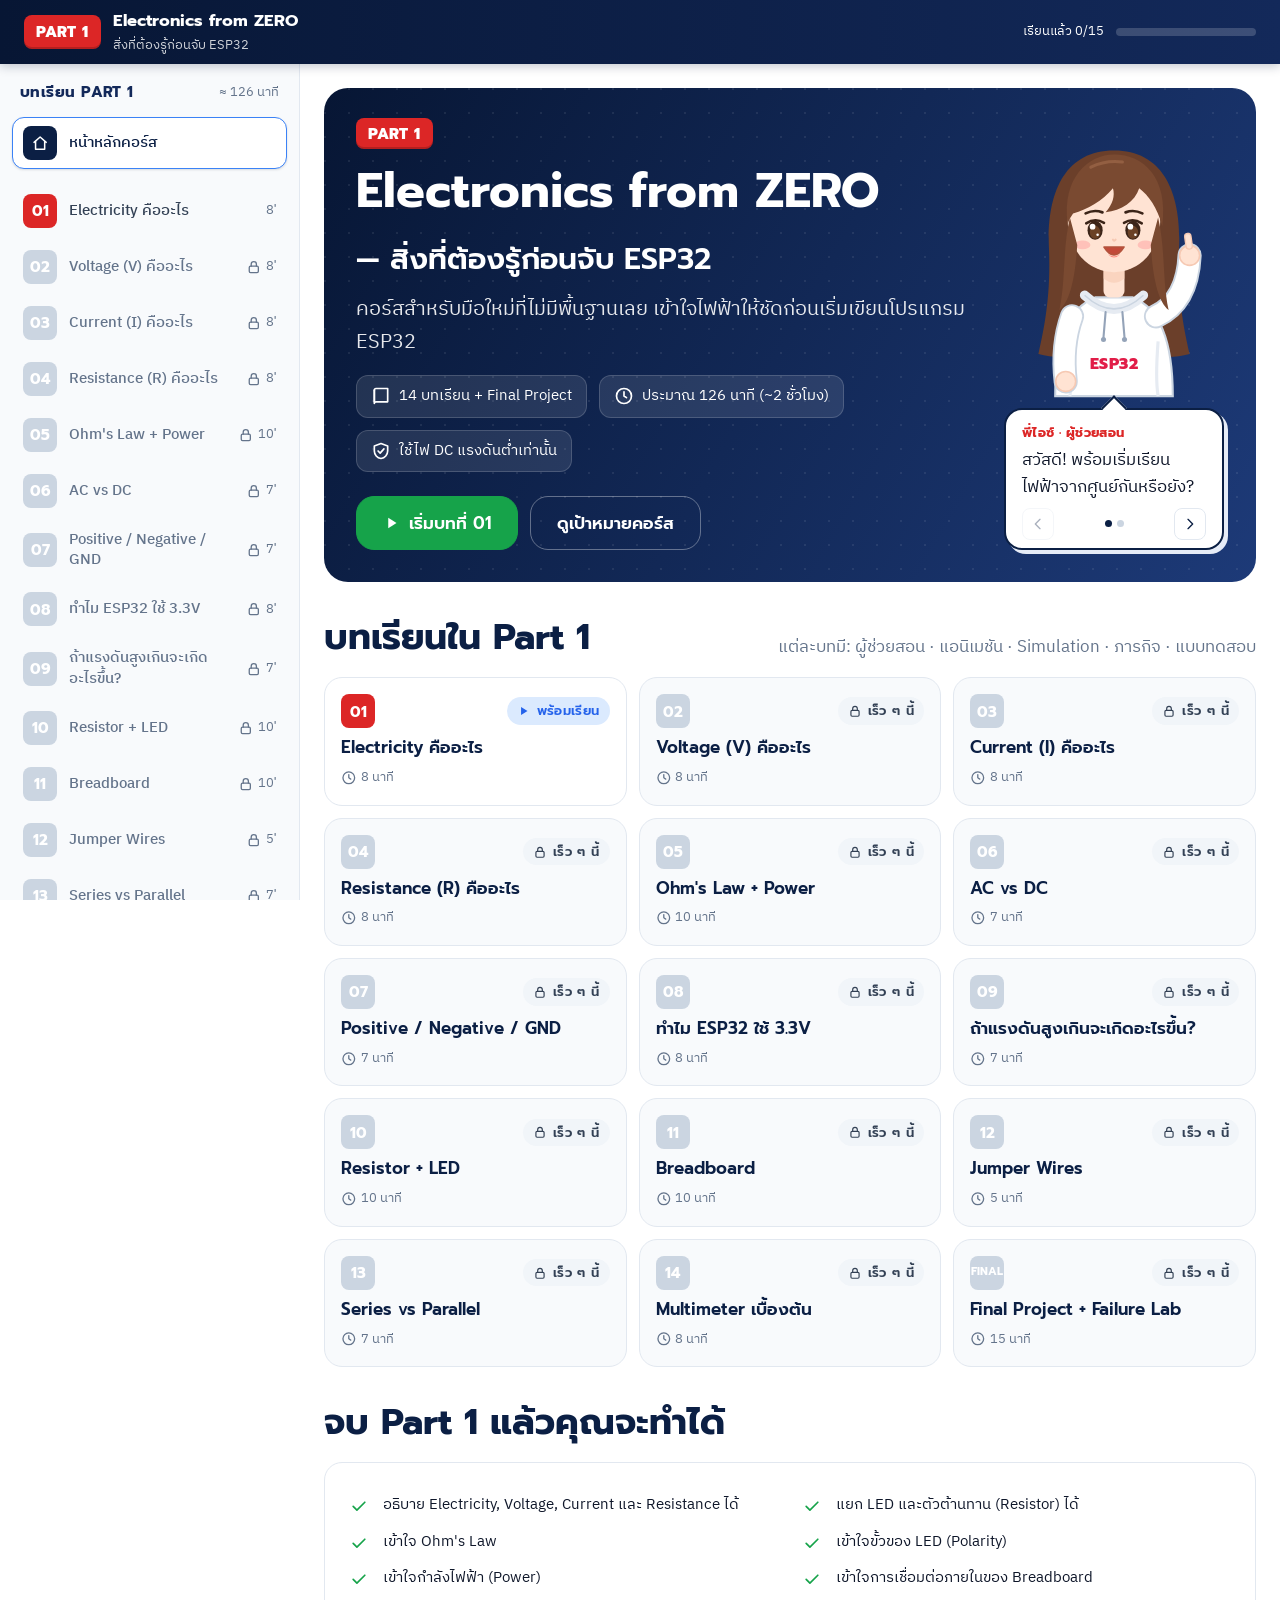
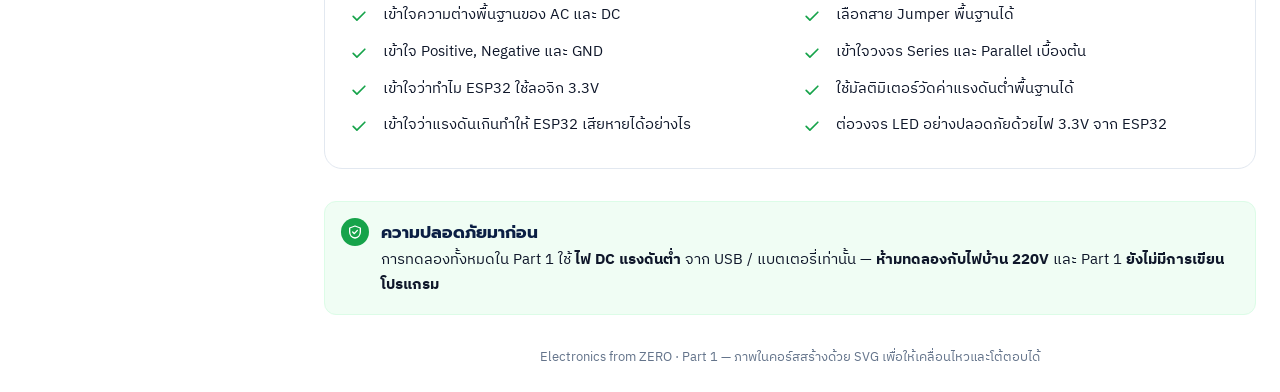
==== electronics/part1/index.html @ d5ff7851 "Add Electronics from ZERO Part 1: course shell, design system, TA, sim framework, Lesson 01 - Course" ====
<!doctype html>
<html lang="th">
<head>
  <meta charset="utf-8">
  <meta name="viewport" content="width=device-width, initial-scale=1, viewport-fit=cover">
  <title>Electronics from ZERO — Part 1</title>
  <meta name="description" content="คอร์สอิเล็กทรอนิกส์แบบโต้ตอบสำหรับมือใหม่ — สิ่งที่ต้องรู้ก่อนจับ ESP32">
  <meta name="theme-color" content="#0b1f44">
  <link rel="preconnect" href="https://fonts.googleapis.com">
  <link rel="preconnect" href="https://fonts.gstatic.com" crossorigin>
  <link href="https://fonts.googleapis.com/css2?family=IBM+Plex+Sans+Thai:wght@400;500;600&family=JetBrains+Mono:wght@500;700&family=Prompt:wght@500;600;700;800&display=swap" rel="stylesheet">
  <link rel="stylesheet" href="css/tokens.css">
  <link rel="stylesheet" href="css/base.css">
  <link rel="stylesheet" href="css/components.css">
  <link rel="stylesheet" href="css/sim.css">
  <link rel="stylesheet" href="css/lesson.css">
  <link rel="stylesheet" href="lessons/lesson01/lesson01.css">
</head>
<body>
  <div class="app">
    <header class="topbar">
      <button class="topbar__menu" id="menu-btn" type="button" aria-label="เปิดเมนูบทเรียน">
        <svg viewBox="0 0 24 24" width="22" height="22" fill="none" stroke="currentColor" stroke-width="2" stroke-linecap="round" aria-hidden="true"><path d="M4 7h16M4 12h16M4 17h16"/></svg>
      </button>
      <a class="topbar__brand" href="#/">
        <span class="part-badge">PART 1</span>
        <span class="topbar__titles">
          <span class="topbar__title">Electronics from ZERO</span>
          <span class="topbar__subtitle">สิ่งที่ต้องรู้ก่อนจับ ESP32</span>
        </span>
      </a>
      <span class="topbar__spacer"></span>
      <span class="topbar__progress" aria-label="ความคืบหน้าของคอร์ส">
        <span class="topbar__progress-text" id="course-meter-text">เรียนแล้ว 0/15</span>
        <span class="meter"><span id="course-meter" style="width:0%"></span></span>
      </span>
    </header>

    <aside class="sidebar" id="sidebar" aria-label="รายการบทเรียน">
      <div class="sidebar__head">
        <span class="sidebar__label">บทเรียน PART 1</span>
        <span class="sidebar__total">≈ 126 นาที</span>
      </div>
      <ul class="nav" id="nav"></ul>
    </aside>
    <div class="scrim" id="scrim"></div>

    <main class="main" id="main">
      <div class="view" id="view"></div>
    </main>
  </div>

  <noscript><p style="padding:24px">คอร์สนี้ต้องเปิด JavaScript เพื่อใช้งานแอนิเมชันและการจำลอง</p></noscript>

  <!-- core -->
  <script src="js/core/util.js"></script>
  <script src="js/core/store.js"></script>
  <script src="js/components/icons.js"></script>
  <script src="js/components/ui.js"></script>
  <script src="js/components/assistant.js"></script>
  <script src="js/sim/framework.js"></script>
  <script src="js/sim/circuit.js"></script>
  <script src="js/core/course.js"></script>
  <!-- lessons (each registers itself) -->
  <script src="lessons/lesson01/lesson01.js"></script>
  <!-- shell -->
  <script src="js/core/player.js"></script>
  <script src="js/core/app.js"></script>
</body>
</html>
---- electronics/part1/css/tokens.css ----
/* =========================================================
   Electronics from ZERO — Part 1
   Design tokens (single source of truth for colour, type, space)
   ---------------------------------------------------------
   Semantic colour rules used across every lesson:
     navy   = technical / header
     blue   = voltage / data / electrons (negative charge)
     green  = safe / correct
     orange = electricity / current (conventional current)
     red    = warning / danger
     white  = background
   ========================================================= */
:root {
  /* Brand + semantic palette */
  --navy-900: #071634;
  --navy-800: #0b1f44;
  --navy-700: #13295a;
  --navy-600: #1d3a78;
  --navy-100: #e6ecf7;

  --blue-600: #2563eb;
  --blue-500: #3b82f6;
  --blue-100: #dbeafe;
  --blue-50:  #eff6ff;

  --green-700: #15803d;
  --green-600: #16a34a;
  --green-100: #dcfce7;
  --green-50:  #f0fdf4;

  --orange-600: #ea580c;
  --orange-500: #f97316;
  --orange-100: #ffedd5;
  --orange-50:  #fff7ed;

  --red-700: #b91c1c;
  --red-600: #dc2626;
  --red-500: #ef4444;
  --red-100: #fee2e2;
  --red-50:  #fef2f2;

  --yellow-400: #facc15;
  --yellow-100: #fef9c3;

  --purple-600: #7c3aed;
  --purple-100: #ede9fe;

  --ink-900: #0f172a;
  --ink-700: #334155;
  --ink-500: #64748b;
  --ink-400: #94a3b8;
  --ink-300: #cbd5e1;
  --ink-200: #e2e8f0;
  --ink-100: #f1f5f9;
  --ink-50:  #f8fafc;
  --white:   #ffffff;

  /* Semantic aliases */
  --c-bg: var(--white);
  --c-surface: var(--white);
  --c-surface-2: var(--ink-50);
  --c-border: var(--ink-200);
  --c-text: var(--ink-900);
  --c-text-muted: var(--ink-500);
  --c-header: var(--navy-800);

  --c-voltage: var(--blue-600);
  --c-electron: var(--blue-500);
  --c-current: var(--orange-500);
  --c-safe: var(--green-600);
  --c-danger: var(--red-600);

  /* Circuit drawing */
  --wire-symbol: var(--navy-800);
  --wire-red: #e11d48;
  --wire-black: #1f2937;
  --wire-copper: #d97706;

  /* Typography */
  --font-head: "Prompt", "IBM Plex Sans Thai", system-ui, sans-serif;
  --font-body: "IBM Plex Sans Thai", "Prompt", system-ui, sans-serif;
  --font-mono: "JetBrains Mono", ui-monospace, SFMono-Regular, Menlo, monospace;

  --fs-xs: 0.8125rem;
  --fs-sm: 0.9375rem;
  --fs-md: 1.0625rem;
  --fs-lg: 1.25rem;
  --fs-xl: 1.5rem;
  --fs-2xl: clamp(1.6rem, 1.2rem + 1.4vw, 2.25rem);
  --fs-3xl: clamp(1.9rem, 1.3rem + 2.2vw, 3rem);

  /* Space + shape */
  --sp-1: 4px;
  --sp-2: 8px;
  --sp-3: 12px;
  --sp-4: 16px;
  --sp-5: 24px;
  --sp-6: 32px;
  --sp-7: 48px;

  --r-sm: 8px;
  --r-md: 12px;
  --r-lg: 18px;
  --r-xl: 24px;
  --r-pill: 999px;

  --shadow-sm: 0 1px 2px rgba(15, 23, 42, 0.06), 0 1px 3px rgba(15, 23, 42, 0.08);
  --shadow-md: 0 4px 14px rgba(15, 23, 42, 0.08), 0 2px 4px rgba(15, 23, 42, 0.05);
  --shadow-lg: 0 18px 40px rgba(11, 31, 68, 0.14);

  --topbar-h: 64px;
  --sidebar-w: 300px;
  --ta-w: 250px;
  --content-max: 1080px;

  --ease-out: cubic-bezier(0.2, 0.8, 0.2, 1);
  --dur-fast: 160ms;
  --dur-med: 280ms;
}
---- electronics/part1/css/base.css ----
/* =========================================================
   Base + course shell layout
   ========================================================= */
*, *::before, *::after { box-sizing: border-box; }
html { -webkit-text-size-adjust: 100%; }
body {
  margin: 0;
  font-family: var(--font-body);
  font-size: var(--fs-md);
  line-height: 1.65;
  color: var(--c-text);
  background: var(--c-bg);
  -webkit-font-smoothing: antialiased;
}
h1, h2, h3, h4 { font-family: var(--font-head); line-height: 1.3; margin: 0 0 var(--sp-3); color: var(--navy-800); }
h1 { font-size: var(--fs-3xl); }
h2 { font-size: var(--fs-2xl); }
h3 { font-size: var(--fs-xl); }
h4 { font-size: var(--fs-lg); }
p { margin: 0 0 var(--sp-3); }
button { font: inherit; color: inherit; }
svg { display: block; }
.en { font-family: var(--font-head); font-weight: 600; letter-spacing: 0.01em; }
.mono { font-family: var(--font-mono); }
.muted { color: var(--c-text-muted); }
.sr-only {
  position: absolute; width: 1px; height: 1px; padding: 0; margin: -1px;
  overflow: hidden; clip: rect(0, 0, 0, 0); white-space: nowrap; border: 0;
}
:focus-visible { outline: 3px solid var(--blue-500); outline-offset: 2px; border-radius: 6px; }

/* Global pause: freeze every CSS animation in the course */
body.is-paused *, body.is-paused *::before, body.is-paused *::after { animation-play-state: paused !important; }

/* ---------- App grid ---------- */
.app {
  display: grid;
  grid-template-columns: var(--sidebar-w) minmax(0, 1fr);
  grid-template-rows: var(--topbar-h) 1fr;
  min-height: 100vh;
}

/* ---------- Top bar ---------- */
.topbar {
  grid-column: 1 / -1;
  position: sticky; top: 0; z-index: 40;
  display: flex; align-items: center; gap: var(--sp-4);
  padding: 0 var(--sp-5);
  background: linear-gradient(90deg, var(--navy-900), var(--navy-700));
  color: var(--white);
  box-shadow: 0 2px 10px rgba(7, 22, 52, 0.25);
}
.topbar__menu {
  display: none;
  width: 42px; height: 42px; border-radius: var(--r-md);
  border: 1px solid rgba(255, 255, 255, 0.2); background: transparent; color: var(--white);
  cursor: pointer; align-items: center; justify-content: center;
}
.topbar__brand { display: flex; align-items: center; gap: var(--sp-3); text-decoration: none; color: inherit; min-width: 0; }
.part-badge {
  font-family: var(--font-head); font-weight: 800; font-size: 0.95rem; letter-spacing: 0.04em;
  background: var(--red-600); color: var(--white);
  padding: 4px 12px; border-radius: var(--r-sm);
  box-shadow: inset 0 -2px 0 rgba(0, 0, 0, 0.18);
  white-space: nowrap;
}
.topbar__titles { display: flex; flex-direction: column; min-width: 0; }
.topbar__title { font-family: var(--font-head); font-weight: 700; font-size: 1.05rem; white-space: nowrap; overflow: hidden; text-overflow: ellipsis; }
.topbar__subtitle { font-size: var(--fs-xs); opacity: 0.8; white-space: nowrap; overflow: hidden; text-overflow: ellipsis; }
.topbar__spacer { flex: 1; }
.topbar__progress { display: flex; align-items: center; gap: var(--sp-3); font-size: var(--fs-xs); white-space: nowrap; }
.meter { width: 140px; height: 8px; background: rgba(255, 255, 255, 0.18); border-radius: var(--r-pill); overflow: hidden; }
.meter > span { display: block; height: 100%; background: linear-gradient(90deg, var(--green-600), #4ade80); border-radius: inherit; transition: width var(--dur-med) var(--ease-out); }

/* ---------- Sidebar ---------- */
.sidebar {
  position: sticky; top: var(--topbar-h);
  height: calc(100vh - var(--topbar-h));
  overflow-y: auto;
  background: var(--ink-50);
  border-right: 1px solid var(--c-border);
  padding: var(--sp-4) var(--sp-3) var(--sp-6);
  z-index: 30;
}
.sidebar__head { display: flex; align-items: center; justify-content: space-between; padding: 0 var(--sp-2) var(--sp-3); }
.sidebar__label { font-family: var(--font-head); font-weight: 700; font-size: var(--fs-sm); color: var(--navy-700); letter-spacing: 0.03em; }
.sidebar__total { font-size: var(--fs-xs); color: var(--c-text-muted); display: inline-flex; gap: 4px; align-items: center; }
.nav { list-style: none; margin: 0; padding: 0; display: grid; gap: 4px; }
.nav__link {
  display: grid; grid-template-columns: 34px 1fr auto; align-items: center; gap: var(--sp-3);
  padding: 8px 10px; border-radius: var(--r-md);
  text-decoration: none; color: var(--ink-700);
  border: 1px solid transparent;
  transition: background var(--dur-fast), border-color var(--dur-fast);
}
.nav__link:hover { background: var(--white); border-color: var(--c-border); }
.nav__link.is-active { background: var(--white); border-color: var(--blue-500); box-shadow: var(--shadow-sm); color: var(--navy-800); }
.nav__link.is-soon { color: var(--ink-500); }
.nav__num {
  width: 34px; height: 34px; border-radius: var(--r-sm);
  display: grid; place-items: center;
  font-family: var(--font-head); font-weight: 700; font-size: 0.95rem;
  background: var(--red-600); color: var(--white);
}
.nav__link.is-soon .nav__num { background: var(--ink-300); color: var(--white); }
.nav__link.is-done .nav__num { background: var(--green-600); }
.nav__num--final { background: var(--orange-500); font-size: 0.7rem; }
.nav__title { font-size: var(--fs-sm); line-height: 1.35; font-weight: 500; }
.nav__meta { font-size: var(--fs-xs); color: var(--c-text-muted); white-space: nowrap; display: inline-flex; align-items: center; gap: 4px; }
.nav__home { margin-bottom: var(--sp-3); }

.scrim { display: none; }

/* ---------- Main ---------- */
.main { min-width: 0; display: flex; flex-direction: column; }
.view { flex: 1; width: 100%; max-width: calc(var(--content-max) + var(--ta-w) + 80px); margin: 0 auto; padding: var(--sp-5) var(--sp-5) 0; }

/* ---------- Responsive shell ---------- */
@media (max-width: 1100px) {
  .app { grid-template-columns: minmax(0, 1fr); }
  .topbar__menu { display: inline-flex; }
  .sidebar {
    position: fixed; left: 0; top: var(--topbar-h); bottom: 0; height: auto;
    width: min(86vw, var(--sidebar-w));
    transform: translateX(-102%);
    transition: transform var(--dur-med) var(--ease-out);
    box-shadow: var(--shadow-lg);
  }
  body.nav-open .sidebar { transform: none; }
  body.nav-open .scrim {
    display: block; position: fixed; inset: var(--topbar-h) 0 0 0; z-index: 25;
    background: rgba(7, 22, 52, 0.4);
  }
}
@media (max-width: 720px) {
  .topbar { padding: 0 var(--sp-3); gap: var(--sp-3); }
  .topbar__progress .meter { width: 64px; }
  .topbar__progress-text { display: none; }
  .view { padding: var(--sp-4) var(--sp-4) 0; }
  .part-badge { padding: 3px 8px; font-size: 0.8rem; }
}
@media (max-width: 420px) {
  .topbar__subtitle { display: none; }
}

@media (prefers-reduced-motion: reduce) {
  *, *::before, *::after { animation-duration: 0.001ms !important; animation-iteration-count: 1 !important; transition-duration: 0.001ms !important; }
}
---- electronics/part1/css/components.css ----
/* =========================================================
   Reusable UI components
   ========================================================= */

/* ---------- Buttons ---------- */
.btn {
  display: inline-flex; align-items: center; justify-content: center; gap: 8px;
  min-height: 44px; padding: 8px 18px;
  border-radius: var(--r-md); border: 1.5px solid var(--c-border);
  background: var(--white); color: var(--navy-800);
  font-family: var(--font-head); font-weight: 600; font-size: var(--fs-sm);
  cursor: pointer; text-decoration: none; line-height: 1.2;
  transition: transform var(--dur-fast), background var(--dur-fast), border-color var(--dur-fast), box-shadow var(--dur-fast);
  -webkit-tap-highlight-color: transparent;
}
.btn:hover { border-color: var(--ink-400); box-shadow: var(--shadow-sm); }
.btn:active { transform: translateY(1px); }
.btn:disabled, .btn[aria-disabled="true"] { opacity: 0.42; cursor: not-allowed; box-shadow: none; }
.btn svg { width: 18px; height: 18px; flex: none; }
.btn--primary { background: var(--blue-600); border-color: var(--blue-600); color: var(--white); }
.btn--primary:hover { background: #1d4ed8; border-color: #1d4ed8; }
.btn--navy { background: var(--navy-800); border-color: var(--navy-800); color: var(--white); }
.btn--go { background: var(--green-600); border-color: var(--green-600); color: var(--white); }
.btn--go:hover { background: var(--green-700); border-color: var(--green-700); }
.btn--warn { background: var(--orange-50); border-color: var(--orange-500); color: var(--orange-600); }
.btn--ghost { background: transparent; border-color: transparent; }
.btn--sm { min-height: 36px; padding: 6px 12px; font-size: var(--fs-xs); }
.btn--lg { min-height: 54px; padding: 12px 26px; font-size: var(--fs-md); border-radius: var(--r-lg); }
.btn-row { display: flex; flex-wrap: wrap; gap: var(--sp-3); align-items: center; }

/* ---------- Cards ---------- */
.card {
  background: var(--c-surface); border: 1px solid var(--c-border);
  border-radius: var(--r-lg); padding: var(--sp-5);
  box-shadow: var(--shadow-sm);
}
.card--flat { box-shadow: none; }
.card--tint { background: var(--ink-50); }
.card__title { font-family: var(--font-head); font-weight: 700; font-size: var(--fs-lg); color: var(--navy-800); margin-bottom: var(--sp-2); display: flex; align-items: center; gap: var(--sp-2); }
.grid-2 { display: grid; grid-template-columns: repeat(2, minmax(0, 1fr)); gap: var(--sp-4); }
.grid-3 { display: grid; grid-template-columns: repeat(3, minmax(0, 1fr)); gap: var(--sp-4); }
@media (max-width: 760px) { .grid-2, .grid-3 { grid-template-columns: minmax(0, 1fr); } }
@media (min-width: 761px) and (max-width: 1000px) { .grid-3 { grid-template-columns: repeat(2, minmax(0, 1fr)); } }
.stack { display: grid; gap: var(--sp-4); }
.stack-sm { display: grid; gap: var(--sp-2); }

/* ---------- Tags / pills ---------- */
.tag {
  display: inline-flex; align-items: center; gap: 6px;
  padding: 3px 10px; border-radius: var(--r-pill);
  font-family: var(--font-head); font-weight: 600; font-size: var(--fs-xs); letter-spacing: 0.03em;
  background: var(--ink-100); color: var(--ink-700); white-space: nowrap;
}
.tag svg { width: 14px; height: 14px; }
.tag--blue { background: var(--blue-100); color: var(--blue-600); }
.tag--green { background: var(--green-100); color: var(--green-700); }
.tag--orange { background: var(--orange-100); color: var(--orange-600); }
.tag--red { background: var(--red-100); color: var(--red-700); }
.tag--navy { background: var(--navy-800); color: var(--white); }
.tag--purple { background: var(--purple-100); color: var(--purple-600); }

/* ---------- Callouts ---------- */
.callout {
  display: grid; grid-template-columns: 28px 1fr; gap: var(--sp-3);
  padding: var(--sp-4); border-radius: var(--r-md);
  border: 1px solid var(--blue-100); background: var(--blue-50);
}
.callout__icon { width: 28px; height: 28px; border-radius: 50%; display: grid; place-items: center; background: var(--blue-600); color: var(--white); }
.callout__icon svg { width: 16px; height: 16px; }
.callout__title { font-family: var(--font-head); font-weight: 700; color: var(--navy-800); margin-bottom: 2px; }
.callout__body { font-size: var(--fs-sm); }
.callout__body p:last-child { margin-bottom: 0; }
.callout--tip { background: var(--yellow-100); border-color: #fde68a; }
.callout--tip .callout__icon { background: #ca8a04; }
.callout--safe { background: var(--green-50); border-color: var(--green-100); }
.callout--safe .callout__icon { background: var(--green-600); }
.callout--warn { background: var(--orange-50); border-color: var(--orange-100); }
.callout--warn .callout__icon { background: var(--orange-500); }
.callout--danger { background: var(--red-50); border-color: var(--red-100); }
.callout--danger .callout__icon { background: var(--red-600); }

/* ---------- Segmented toggle ---------- */
.seg {
  display: inline-flex; flex-wrap: wrap; gap: 4px; padding: 4px;
  background: var(--ink-100); border-radius: var(--r-md); border: 1px solid var(--c-border);
}
.seg__btn {
  min-height: 40px; padding: 6px 14px; border-radius: 9px; border: 0; background: transparent;
  font-family: var(--font-head); font-weight: 600; font-size: var(--fs-sm); color: var(--ink-700);
  cursor: pointer; transition: background var(--dur-fast), color var(--dur-fast), box-shadow var(--dur-fast);
}
.seg__btn[aria-pressed="true"] { background: var(--white); color: var(--navy-800); box-shadow: var(--shadow-sm); }
.seg__btn[aria-pressed="true"].tone-red { background: var(--red-600); color: var(--white); }
.seg__btn[aria-pressed="true"].tone-green { background: var(--green-600); color: var(--white); }
.seg__btn[aria-pressed="true"].tone-blue { background: var(--blue-600); color: var(--white); }
.seg__btn[aria-pressed="true"].tone-orange { background: var(--orange-500); color: var(--white); }
.seg--lg .seg__btn { min-height: 50px; padding: 8px 20px; font-size: var(--fs-md); }

/* ---------- Slider ---------- */
.slider { display: grid; gap: 4px; min-width: 200px; }
.slider__head { display: flex; justify-content: space-between; gap: var(--sp-3); font-size: var(--fs-xs); color: var(--ink-700); font-weight: 600; }
.slider__value { font-family: var(--font-mono); color: var(--navy-800); }
.slider input[type="range"] { width: 100%; accent-color: var(--blue-600); height: 28px; }

/* ---------- Prediction ("คิดว่าจะเกิดอะไรขึ้น?") ---------- */
.predict { border: 2px dashed var(--purple-600); background: #faf5ff; border-radius: var(--r-lg); padding: var(--sp-4); }
.predict__q { display: flex; align-items: flex-start; gap: var(--sp-2); font-family: var(--font-head); font-weight: 700; color: var(--purple-600); margin-bottom: var(--sp-3); font-size: var(--fs-md); }
.predict__q svg { width: 22px; height: 22px; flex: none; margin-top: 2px; }
.predict__opts { display: grid; gap: var(--sp-2); }
.predict__opts.is-inline { grid-auto-flow: column; grid-auto-columns: 1fr; }
@media (max-width: 520px) { .predict__opts.is-inline { grid-auto-flow: row; } }
.choice {
  display: flex; align-items: center; gap: var(--sp-3); text-align: left;
  min-height: 48px; padding: 10px 14px;
  background: var(--white); border: 1.5px solid var(--c-border); border-radius: var(--r-md);
  cursor: pointer; font-size: var(--fs-sm); font-weight: 500;
  transition: border-color var(--dur-fast), background var(--dur-fast), transform var(--dur-fast);
}
.choice:hover:not(:disabled) { border-color: var(--purple-600); }
.choice:disabled { cursor: default; }
.choice__key {
  width: 28px; height: 28px; border-radius: 8px; flex: none;
  display: grid; place-items: center; background: var(--ink-100);
  font-family: var(--font-head); font-weight: 700; font-size: var(--fs-xs); color: var(--ink-700);
}
.choice.is-correct { border-color: var(--green-600); background: var(--green-50); }
.choice.is-correct .choice__key { background: var(--green-600); color: var(--white); }
.choice.is-wrong { border-color: var(--red-500); background: var(--red-50); }
.choice.is-wrong .choice__key { background: var(--red-600); color: var(--white); }
.choice.is-picked { border-color: var(--purple-600); background: var(--purple-100); }
.choice.is-dim { opacity: 0.55; }
.feedback {
  margin-top: var(--sp-3); padding: var(--sp-3) var(--sp-4); border-radius: var(--r-md);
  font-size: var(--fs-sm); animation: pop-in var(--dur-med) var(--ease-out);
}
.feedback--good { background: var(--green-100); color: #14532d; }
.feedback--bad { background: var(--red-100); color: #7f1d1d; }
.feedback--info { background: var(--blue-100); color: var(--navy-800); }
.feedback__title { font-family: var(--font-head); font-weight: 700; display: flex; align-items: center; gap: 6px; margin-bottom: 2px; }
.feedback__title svg { width: 18px; height: 18px; }

/* ---------- Quiz ---------- */
.quiz { display: grid; gap: var(--sp-4); }
.quiz__top { display: flex; justify-content: space-between; align-items: center; gap: var(--sp-3); flex-wrap: wrap; }
.quiz__dots { display: flex; gap: 6px; }
.quiz__dot { width: 30px; height: 8px; border-radius: var(--r-pill); background: var(--ink-200); }
.quiz__dot.is-current { background: var(--blue-500); }
.quiz__dot.is-good { background: var(--green-600); }
.quiz__dot.is-bad { background: var(--red-500); }
.quiz__q { font-family: var(--font-head); font-weight: 600; font-size: var(--fs-lg); color: var(--navy-800); }
.quiz__result { text-align: center; padding: var(--sp-5); }
.quiz__score { font-family: var(--font-head); font-weight: 800; font-size: 3rem; color: var(--navy-800); line-height: 1; margin: var(--sp-2) 0; }

/* ---------- Key points ---------- */
.keypoints { list-style: none; margin: 0; padding: 0; display: grid; gap: var(--sp-2); }
.keypoints li { display: grid; grid-template-columns: 30px 1fr; gap: var(--sp-3); align-items: start; padding: var(--sp-3); background: var(--white); border: 1px solid var(--c-border); border-radius: var(--r-md); }
.keypoints .kp-n { width: 30px; height: 30px; border-radius: 50%; display: grid; place-items: center; background: var(--green-600); color: var(--white); font-family: var(--font-head); font-weight: 700; font-size: var(--fs-sm); }

/* ---------- Flip card (myth vs fact) ---------- */
.flip { perspective: 1000px; min-height: 220px; cursor: pointer; border: 0; padding: 0; background: none; text-align: left; width: 100%; }
.flip__inner { position: relative; width: 100%; height: 100%; min-height: 220px; transition: transform 0.6s var(--ease-out); transform-style: preserve-3d; }
.flip.is-flipped .flip__inner { transform: rotateY(180deg); }
.flip__face {
  position: absolute; inset: 0; backface-visibility: hidden; -webkit-backface-visibility: hidden;
  border-radius: var(--r-lg); padding: var(--sp-4); display: flex; flex-direction: column; gap: var(--sp-2);
  border: 1.5px solid var(--c-border);
}
.flip__front { background: var(--red-50); border-color: var(--red-100); }
.flip__back { background: var(--green-50); border-color: var(--green-100); transform: rotateY(180deg); }
.flip__hint { margin-top: auto; font-size: var(--fs-xs); color: var(--ink-500); display: inline-flex; gap: 6px; align-items: center; }

/* ---------- Teaching Assistant ---------- */
.ta { display: flex; flex-direction: column; align-items: center; gap: var(--sp-3); }
.ta__figure { width: 190px; aspect-ratio: 200 / 250; position: relative; }
.ta__figure svg { width: 100%; height: 100%; overflow: visible; }
.ta__bubble {
  position: relative; width: 100%;
  background: var(--white); border: 2px solid var(--navy-800); border-radius: var(--r-lg);
  padding: var(--sp-3) var(--sp-4) var(--sp-2);
  box-shadow: 4px 4px 0 var(--navy-100);
  cursor: pointer;
}
.ta__bubble::before {
  content: ""; position: absolute; top: -11px; left: 50%; transform: translateX(-50%) rotate(45deg);
  width: 18px; height: 18px; background: var(--white);
  border-left: 2px solid var(--navy-800); border-top: 2px solid var(--navy-800);
}
.ta__name { font-family: var(--font-head); font-weight: 700; font-size: var(--fs-xs); color: var(--red-600); letter-spacing: 0.03em; display: flex; align-items: center; justify-content: space-between; gap: 8px; }
.ta__text { font-size: var(--fs-md); line-height: 1.6; min-height: 3.2em; margin: 4px 0 6px; color: var(--ink-900); }
.ta__text b { color: var(--navy-700); }
.ta__nav { display: flex; align-items: center; justify-content: space-between; gap: 6px; }
.ta__dots { display: flex; gap: 5px; }
.ta__dots span { width: 7px; height: 7px; border-radius: 50%; background: var(--ink-300); }
.ta__dots span.is-on { background: var(--navy-800); }
.ta__navbtn { width: 32px; height: 32px; border-radius: 8px; border: 1px solid var(--c-border); background: var(--white); cursor: pointer; display: grid; place-items: center; color: var(--navy-800); }
.ta__navbtn:disabled { opacity: 0.35; cursor: default; }
.ta__navbtn svg { width: 16px; height: 16px; }
.ta__caret { display: inline-block; width: 2px; height: 1em; background: var(--navy-800); vertical-align: -2px; margin-left: 2px; animation: caret 0.9s steps(1) infinite; }

/* Character idle animation layers (paused globally via body.is-paused) */
.ta-svg .ta-bob { animation: ta-bob 3.6s ease-in-out infinite; transform-origin: 100px 250px; }
.ta-svg .ta-eyes { animation: ta-blink 4.8s infinite; transform-origin: 100px 104px; transform-box: view-box; }
.ta-svg .ta-wave { animation: ta-wave 1.6s ease-in-out infinite; transform-origin: 142px 186px; transform-box: view-box; }
.ta-svg .ta-prop-float { animation: ta-float 2.4s ease-in-out infinite; }
.ta-svg .ta-glow { animation: ta-glow 1.8s ease-in-out infinite; }
.ta-svg .ta-pop { animation: pop-in 360ms var(--ease-out); transform-origin: center; transform-box: fill-box; }

/* Compact TA (mobile / inline reactions) */
.ta--compact { flex-direction: row; align-items: flex-start; }
.ta--compact .ta__figure { width: 88px; flex: none; }
.ta--compact .ta__bubble::before { top: 26px; left: -11px; transform: rotate(-45deg); }
.ta--compact .ta__text { font-size: var(--fs-sm); min-height: 2.4em; }

/* ---------- Simulation frame ---------- */
.sim {
  border: 1.5px solid var(--navy-100); border-radius: var(--r-xl); overflow: hidden;
  background: var(--white); box-shadow: var(--shadow-md);
}
.sim__head {
  display: flex; align-items: center; justify-content: space-between; gap: var(--sp-3); flex-wrap: wrap;
  padding: 10px var(--sp-4); background: var(--navy-800); color: var(--white);
}
.sim__title { font-family: var(--font-head); font-weight: 700; display: flex; align-items: center; gap: var(--sp-2); font-size: var(--fs-md); }
.sim__badge { font-family: var(--font-head); font-size: 0.7rem; font-weight: 800; letter-spacing: 0.08em; padding: 2px 8px; border-radius: 6px; background: var(--orange-500); color: var(--white); }
.sim__hint { font-size: var(--fs-xs); opacity: 0.85; display: inline-flex; align-items: center; gap: 6px; white-space: nowrap; }
.sim__stage { position: relative; background:
  radial-gradient(circle at 1px 1px, rgba(11, 31, 68, 0.08) 1px, transparent 0) 0 0 / 22px 22px, var(--ink-50); }
.sim__stage svg { width: 100%; height: auto; max-height: 62vh; margin: 0 auto; touch-action: manipulation; }
.sim__controls { display: flex; flex-wrap: wrap; gap: var(--sp-3) var(--sp-4); align-items: center; padding: var(--sp-3) var(--sp-4); border-top: 1px solid var(--c-border); }
.sim__readouts { display: grid; grid-template-columns: repeat(auto-fit, minmax(150px, 1fr)); gap: var(--sp-2); padding: 0 var(--sp-4) var(--sp-4); }
.readout { border: 1px solid var(--c-border); border-radius: var(--r-md); padding: 8px 12px; background: var(--ink-50); }
.readout__label { font-size: var(--fs-xs); color: var(--c-text-muted); }
.readout__value { font-family: var(--font-head); font-weight: 700; font-size: var(--fs-md); color: var(--navy-800); display: flex; align-items: center; gap: 6px; }
.readout__value .dot { width: 10px; height: 10px; border-radius: 50%; background: var(--ink-400); flex: none; }
.readout.is-good { background: var(--green-50); border-color: var(--green-100); }
.readout.is-good .dot { background: var(--green-600); }
.readout.is-bad { background: var(--red-50); border-color: var(--red-100); }
.readout.is-bad .dot { background: var(--red-600); }
.readout.is-orange .dot { background: var(--orange-500); }
.readout.is-blue .dot { background: var(--blue-500); }

/* ---------- Legend ---------- */
.legend { display: flex; flex-wrap: wrap; gap: var(--sp-3) var(--sp-4); font-size: var(--fs-xs); color: var(--ink-700); }
.legend__item { display: inline-flex; align-items: center; gap: 6px; }
.legend__swatch { width: 14px; height: 14px; border-radius: 50%; flex: none; }

/* ---------- Animations ---------- */
@keyframes pop-in { from { opacity: 0; transform: scale(0.94) translateY(4px); } to { opacity: 1; transform: none; } }
@keyframes fade-up { from { opacity: 0; transform: translateY(10px); } to { opacity: 1; transform: none; } }
@keyframes caret { 50% { opacity: 0; } }
@keyframes ta-bob { 0%, 100% { transform: translateY(0); } 50% { transform: translateY(-2.5px); } }
@keyframes ta-blink { 0%, 92%, 100% { transform: scaleY(1); } 95% { transform: scaleY(0.1); } }
@keyframes ta-wave { 0%, 100% { transform: rotate(0deg); } 50% { transform: rotate(-14deg); } }
@keyframes ta-float { 0%, 100% { transform: translateY(0); } 50% { transform: translateY(-4px); } }
@keyframes ta-glow { 0%, 100% { opacity: 0.35; } 50% { opacity: 0.85; } }
@keyframes pulse-ring { 0% { transform: scale(0.9); opacity: 0.7; } 100% { transform: scale(1.6); opacity: 0; } }
.fade-up { animation: fade-up 420ms var(--ease-out) both; }
---- electronics/part1/css/sim.css ----
/* =========================================================
   Circuit engine + shared simulation graphics
   ========================================================= */
.cx { font-family: var(--font-head); }
.cx-flow { pointer-events: none; }

/* Wires */
.cx-wire-sym { fill: none; stroke: var(--wire-symbol); stroke-width: 3.2; stroke-linecap: round; stroke-linejoin: round; }
.cx-wire-out { fill: none; stroke: rgba(15, 23, 42, 0.28); stroke-width: 9; stroke-linecap: round; stroke-linejoin: round; }
.cx-wire-in { fill: none; stroke-width: 6.2; stroke-linecap: round; stroke-linejoin: round; }
.cx-wire-hi { fill: none; stroke: rgba(255, 255, 255, 0.32); stroke-width: 1.6; stroke-linecap: round; stroke-linejoin: round; transform: translate(-0.8px, -1.2px); }
.cx-lead { fill: none; stroke: #9ca3af; stroke-width: 3.2; stroke-linecap: round; stroke-linejoin: round; }
.cx-missing { fill: none; stroke: var(--ink-400); stroke-width: 3; stroke-dasharray: 7 7; stroke-linecap: round; }
.cx-copper { fill: var(--wire-copper); stroke: #92400e; stroke-width: 1; }

/* Symbols */
.cx-sym line, .cx-sym path { stroke: var(--wire-symbol); stroke-width: 3.2; stroke-linecap: round; fill: none; }
.cx-sym .cx-plate-long { stroke-width: 3.2; }
.cx-sym .cx-plate-short { stroke-width: 7; stroke-linecap: butt; }
.cx-sym .cx-sym-dash { stroke-dasharray: 3 4; stroke-width: 2; }
.cx-sym .cx-term { fill: var(--white); stroke: var(--wire-symbol); stroke-width: 2.4; }
.cx-sym .cx-led-tri { fill: var(--white); stroke-linejoin: round; transition: fill var(--dur-med); }
.cx-sym .cx-led-rays path { stroke: var(--ink-400); stroke-width: 2; transition: stroke var(--dur-med); }
.cx-led.is-on .cx-sym .cx-led-tri { fill: #fecaca; }
.cx-led.is-on .cx-sym .cx-led-rays path { stroke: var(--red-600); }

/* Real-style components */
.cx-res-body { stroke: #a07a3c; stroke-width: 1.2; }
.cx-led-rim { fill: #7f1d1d; opacity: 0.85; }
.cx-led-dome { fill: #b91c1c; opacity: 0.6; transition: fill var(--dur-med), opacity var(--dur-med); }
.cx-led.is-on .cx-led-dome { fill: #ff2d2d; opacity: 1; }
.cx-led-glow { opacity: 0; transition: opacity 240ms; pointer-events: none; }
.cx-led.is-on .cx-led-glow { opacity: 1; animation: led-glow 2.2s ease-in-out infinite; }
@keyframes led-glow { 0%, 100% { opacity: 0.85; } 50% { opacity: 1; } }

/* Switch hit target */
.cx-hit { fill: transparent; cursor: pointer; }
.cx-hit:focus-visible { outline: none; stroke: var(--blue-500); stroke-width: 2; stroke-dasharray: 4 3; }

/* Labels */
.cx-label { font-size: 15px; font-weight: 600; fill: var(--navy-800); paint-order: stroke; stroke: rgba(248, 250, 252, 0.95); stroke-width: 5px; stroke-linejoin: round; }
.cx-label__sub { font-size: 12.5px; font-weight: 500; fill: var(--ink-500); }
.cx-label--muted { fill: var(--ink-500); font-size: 13px; }
.cx-pol { font-size: 20px; font-weight: 800; paint-order: stroke; stroke: rgba(248, 250, 252, 0.95); stroke-width: 5px; }
.cx-pol--sm { font-size: 15px; }
.cx-pol--plus { fill: var(--red-600); }
.cx-pol--minus { fill: var(--navy-800); }
.cx-slot-q { font-size: 18px; font-weight: 800; fill: var(--ink-400); }

/* Highlight a part (legend hover / teaching focus) */
.cx-part { transition: filter var(--dur-med); }
.cx-part.is-hl { filter: drop-shadow(0 0 5px rgba(249, 115, 22, 0.95)) drop-shadow(0 0 2px rgba(249, 115, 22, 0.9)); }

/* Particles */
.cx-e circle { fill: var(--c-electron); stroke: #1e40af; stroke-width: 1; }
.cx-e rect { fill: #fff; }
.cx-a { fill: none; stroke: var(--c-current); stroke-width: 3.4; stroke-linecap: round; stroke-linejoin: round; filter: drop-shadow(0 0 1.5px rgba(255, 255, 255, 0.9)); }

/* Break handles */
.cx-handle { cursor: pointer; }
.cx-handle__hit { fill: transparent; }
.cx-handle__ring { fill: var(--white); stroke: var(--navy-800); stroke-width: 2.4; transition: fill var(--dur-fast); }
.cx-handle__txt { font-size: 13px; font-weight: 800; fill: var(--navy-800); pointer-events: none; }
.cx-handle:hover .cx-handle__ring, .cx-handle:focus-visible .cx-handle__ring { fill: var(--yellow-100); }
.cx-handle:focus { outline: none; }
.cx-handle:focus-visible .cx-handle__ring { stroke: var(--blue-500); stroke-width: 3.4; }
.cx-handle.is-broken .cx-handle__ring { fill: var(--red-600); stroke: var(--red-700); }
.cx-handle.is-broken .cx-handle__txt { fill: var(--white); }
.cx-handle.is-pending .cx-handle__ring { fill: var(--purple-100); stroke: var(--purple-600); stroke-width: 3; }
.cx-handle.is-pending::before { content: ""; }

/* ---------- Shared status chips under simulations ---------- */
.status-line { display: flex; flex-wrap: wrap; gap: var(--sp-2); align-items: center; }
.big-state {
  display: inline-flex; align-items: center; gap: 10px;
  font-family: var(--font-head); font-weight: 800; letter-spacing: 0.03em; font-size: var(--fs-lg);
  padding: 6px 16px; border-radius: var(--r-md);
}
.big-state--on { background: var(--green-100); color: var(--green-700); }
.big-state--off { background: var(--ink-100); color: var(--ink-500); }
.big-state--warn { background: var(--red-100); color: var(--red-700); }
.big-state .lamp { width: 14px; height: 14px; border-radius: 50%; background: currentColor; box-shadow: 0 0 0 4px rgba(0, 0, 0, 0.05); }
.big-state--on .lamp { background: #ef4444; box-shadow: 0 0 12px 3px rgba(239, 68, 68, 0.6); }
---- electronics/part1/css/lesson.css ----
/* =========================================================
   Lesson player, home page and placeholder views
   ========================================================= */

/* ---------- Lesson header ---------- */
.lesson-head { display: grid; gap: var(--sp-3); margin-bottom: var(--sp-4); }
.lesson-head__row { display: flex; align-items: center; gap: var(--sp-3); flex-wrap: wrap; }
.lesson-num {
  display: inline-grid; place-items: center; min-width: 46px; height: 46px; padding: 0 8px;
  border-radius: var(--r-md); background: var(--red-600); color: var(--white);
  font-family: var(--font-head); font-weight: 800; font-size: 1.35rem;
}
.lesson-head h1 { font-size: var(--fs-2xl); margin: 0; }
.lesson-head__meta { display: flex; gap: var(--sp-2); flex-wrap: wrap; margin-left: auto; }

/* Step rail */
.steps { display: flex; gap: 6px; overflow-x: auto; padding-bottom: 4px; scrollbar-width: thin; }
.steps__item {
  flex: 1 0 auto; min-width: 74px;
  display: grid; gap: 4px; padding: 6px 8px 8px;
  border: 1px solid var(--c-border); border-radius: var(--r-sm); background: var(--white);
  cursor: pointer; text-align: left;
  font-size: 0.7rem; font-family: var(--font-head); font-weight: 600; letter-spacing: 0.04em; color: var(--ink-500);
}
.steps__item i { display: block; height: 4px; border-radius: var(--r-pill); background: var(--ink-200); }
.steps__item.is-seen i { background: var(--blue-500); }
.steps__item.is-current { border-color: var(--navy-800); color: var(--navy-800); box-shadow: var(--shadow-sm); }
.steps__item.is-current i { background: var(--orange-500); }

/* ---------- Lesson body: TA dock + stage ---------- */
.lesson-body { display: grid; grid-template-columns: var(--ta-w) minmax(0, 1fr); gap: var(--sp-5); align-items: start; }
.ta-dock { position: sticky; top: calc(var(--topbar-h) + var(--sp-4)); }
.stage { min-width: 0; padding-bottom: var(--sp-6); }
.step-head { display: grid; gap: 6px; margin-bottom: var(--sp-4); }
.step-head__phase { display: flex; gap: var(--sp-2); align-items: center; flex-wrap: wrap; }
.step-head h2 { margin: 0; }
.step-head__lead { font-size: var(--fs-lg); color: var(--ink-700); margin: 0; }
.step-content { display: grid; gap: var(--sp-5); animation: fade-up 420ms var(--ease-out) both; }

/* Phase colour coding */
.phase--hook { background: var(--purple-100); color: var(--purple-600); }
.phase--concept { background: var(--blue-100); color: var(--blue-600); }
.phase--analogy { background: #cffafe; color: #0e7490; }
.phase--technical { background: var(--navy-100); color: var(--navy-700); }
.phase--simulation { background: var(--orange-100); color: var(--orange-600); }
.phase--hardware { background: #e0e7ff; color: #4338ca; }
.phase--whatif { background: #fce7f3; color: #be185d; }
.phase--mistake { background: var(--red-100); color: var(--red-700); }
.phase--challenge { background: var(--yellow-100); color: #a16207; }
.phase--quiz { background: var(--green-100); color: var(--green-700); }
.phase--summary { background: var(--navy-800); color: var(--white); }

/* ---------- Bottom control bar ---------- */
.controls {
  position: sticky; bottom: 0; z-index: 20;
  margin: 0 calc(-1 * var(--sp-5));
  padding: var(--sp-3) var(--sp-5) calc(var(--sp-3) + env(safe-area-inset-bottom));
  background: rgba(255, 255, 255, 0.94); backdrop-filter: blur(8px);
  border-top: 1px solid var(--c-border);
  display: flex; align-items: center; gap: var(--sp-2);
}
.controls__mid { display: flex; gap: var(--sp-2); margin: 0 auto; }
.controls .btn { min-width: 44px; }
.ctl-label { display: flex; flex-direction: column; align-items: flex-start; line-height: 1.1; }
.ctl-label small { font-family: var(--font-body); font-weight: 400; font-size: 0.68rem; opacity: 0.75; }
.controls__count { font-family: var(--font-head); font-size: var(--fs-xs); color: var(--ink-500); white-space: nowrap; }

@media (max-width: 900px) {
  .lesson-body { grid-template-columns: minmax(0, 1fr); gap: var(--sp-4); }
  .ta-dock { position: static; }
  .ta-dock .ta { flex-direction: row; align-items: flex-start; }
  .ta-dock .ta__figure { width: 96px; flex: none; }
  .ta-dock .ta__bubble::before { top: 28px; left: -11px; transform: rotate(-45deg); }
  .ta-dock .ta__text { min-height: 2.6em; }
  .lesson-head__meta { margin-left: 0; }
}
@media (max-width: 720px) {
  .controls { margin: 0 calc(-1 * var(--sp-4)); padding-left: var(--sp-3); padding-right: var(--sp-3); gap: 6px; }
  .ctl-label small { display: none; }
  .controls .btn { padding: 6px 10px; }
  .controls .hide-sm { display: none; }
  .controls__count { display: none; }
  .ta-dock .ta__figure { width: 76px; }
  .ta-dock .ta__text { font-size: var(--fs-sm); }
}

/* ---------- Home ---------- */
.hero {
  position: relative; overflow: hidden;
  display: grid; grid-template-columns: minmax(0, 1fr) 220px; gap: var(--sp-5); align-items: center;
  padding: var(--sp-6); border-radius: var(--r-xl);
  background: linear-gradient(120deg, var(--navy-900), var(--navy-600));
  color: var(--white);
}
.hero::after {
  content: ""; position: absolute; inset: 0; pointer-events: none;
  background: radial-gradient(circle at 1px 1px, rgba(255, 255, 255, 0.08) 1px, transparent 0) 0 0 / 24px 24px;
}
.hero > * { position: relative; z-index: 1; }
.hero h1 { color: var(--white); margin: var(--sp-3) 0 var(--sp-2); font-size: var(--fs-3xl); }
.hero__sub { font-size: var(--fs-lg); opacity: 0.9; margin-bottom: var(--sp-4); }
.hero__stats { display: flex; flex-wrap: wrap; gap: var(--sp-3); margin-bottom: var(--sp-5); }
.hero__stat { display: flex; align-items: center; gap: var(--sp-2); padding: 8px 14px; border-radius: var(--r-md); background: rgba(255, 255, 255, 0.1); border: 1px solid rgba(255, 255, 255, 0.16); font-size: var(--fs-sm); }
.hero__stat svg { width: 20px; height: 20px; }
.hero__ta .ta__figure { width: 210px; }
@media (max-width: 760px) {
  .hero { grid-template-columns: minmax(0, 1fr); padding: var(--sp-5); }
  .hero__ta { display: none; }
}

.section { margin-top: var(--sp-6); }
.section__head { display: flex; justify-content: space-between; align-items: end; gap: var(--sp-3); flex-wrap: wrap; margin-bottom: var(--sp-4); }
.section__head h2 { margin: 0; }

.lesson-grid { display: grid; grid-template-columns: repeat(auto-fill, minmax(230px, 1fr)); gap: var(--sp-3); }
.lesson-card {
  display: grid; grid-template-rows: auto 1fr auto; gap: var(--sp-2);
  padding: var(--sp-4); border-radius: var(--r-lg); border: 1px solid var(--c-border);
  background: var(--white); text-decoration: none; color: inherit;
  transition: transform var(--dur-fast), box-shadow var(--dur-fast), border-color var(--dur-fast);
}
.lesson-card:hover { transform: translateY(-2px); box-shadow: var(--shadow-md); border-color: var(--blue-500); }
.lesson-card.is-soon { background: var(--ink-50); }
.lesson-card__top { display: flex; justify-content: space-between; align-items: center; }
.lesson-card__title { font-family: var(--font-head); font-weight: 600; color: var(--navy-800); line-height: 1.35; }
.lesson-card__foot { white-space: nowrap; display: flex; justify-content: space-between; align-items: center; font-size: var(--fs-xs); color: var(--c-text-muted); }

.goals { columns: 2 280px; column-gap: var(--sp-5); margin: 0; padding: 0; list-style: none; }
.goals li { break-inside: avoid; display: grid; grid-template-columns: 26px 1fr; gap: var(--sp-2); padding: 6px 0; font-size: var(--fs-sm); }
.goals li svg { width: 20px; height: 20px; color: var(--green-600); margin-top: 3px; }

.footer-note { margin: var(--sp-6) 0 var(--sp-5); font-size: var(--fs-xs); color: var(--c-text-muted); text-align: center; }

/* ---------- Placeholder ("coming soon") ---------- */
.soon { max-width: 720px; margin: var(--sp-6) auto; text-align: center; display: grid; gap: var(--sp-4); justify-items: center; }
.soon .ta { max-width: 420px; }

/* Keep scrollable rails from stretching their grid parents on small screens */
.lesson, .lesson-head, .lesson-head > *, .steps { min-width: 0; }
@media (max-width: 520px) {
  .controls__mid .ctl-label { display: none; }
  .controls__mid .btn { padding: 6px 12px; }
}
---- electronics/part1/lessons/lesson01/lesson01.css ----
/* =========================================================
   Lesson 01 — lesson-specific visuals
   ========================================================= */

/* ---------- Hook: room scene ---------- */
.room { width: 100%; height: auto; }
.room-dark { transition: opacity 400ms; }
.room-light { opacity: 0; transition: opacity 400ms; }
.room.is-on .room-dark { opacity: 0; }
.room.is-on .room-light { opacity: 1; }
.room-bulb { fill: #e2e8f0; stroke: #94a3b8; stroke-width: 2; transition: fill 300ms; }
.room.is-on .room-bulb { fill: #fde047; stroke: #ca8a04; }
.room-wire { fill: none; stroke: #94a3b8; stroke-width: 3; stroke-dasharray: 2 6; stroke-linecap: round; }
.room-flow { fill: none; stroke: var(--orange-500); stroke-width: 4; stroke-linecap: round; stroke-dasharray: 10 14; opacity: 0; transition: opacity 300ms; }
.room.is-on .room-flow { opacity: 1; animation: dash-flow 1s linear infinite; }
.room-xray { font-size: 12px; fill: var(--ink-500); font-family: var(--font-body); }
.room-switch { cursor: pointer; }
.room-switch:focus { outline: none; }
.room-switch:focus-visible rect:first-child { stroke: var(--blue-500); stroke-width: 3; }
.room-rocker { fill: #64748b; transition: transform 200ms; }
.room.is-on .room-rocker { transform: translateY(22px); fill: var(--green-600); }
.room-hint { font-size: 14px; font-weight: 600; fill: var(--purple-600); font-family: var(--font-head); animation: hint-blink 1.6s ease-in-out infinite; }
.room.is-on .room-hint { animation: none; opacity: 0; }
.room-note { font-size: 12px; fill: var(--red-700); font-family: var(--font-body); font-weight: 600; }
@keyframes dash-flow { to { stroke-dashoffset: -24; } }
@keyframes hint-blink { 50% { opacity: 0.35; } }

/* ---------- Concept: atom ---------- */
.concept-tabs { display: flex; justify-content: flex-start; }
.concept-grid { display: grid; grid-template-columns: minmax(0, 1.1fr) minmax(0, 1fr); gap: var(--sp-4); align-items: stretch; }
@media (max-width: 820px) { .concept-grid { grid-template-columns: minmax(0, 1fr); } }
.atom-card { display: grid; place-items: center; background: radial-gradient(circle at 50% 50%, #f8fbff, #eef3fb); padding: var(--sp-3); }
.atom { width: 100%; max-width: 380px; height: auto; }
.atom-orbits ellipse { fill: none; stroke: #93c5fd; stroke-width: 1.6; stroke-dasharray: 4 5; }
.atom-nuc-halo { fill: rgba(239, 68, 68, 0.08); }
.atom-p { fill: #ef4444; stroke: #991b1b; stroke-width: 1.2; }
.atom-n { fill: #cbd5e1; stroke: #64748b; stroke-width: 1.2; }
.atom-sign { stroke: #fff; stroke-width: 2.2; stroke-linecap: round; }
.atom-e { fill: var(--c-electron); stroke: #1e40af; stroke-width: 1.2; }
.atom-label line { stroke: var(--ink-500); stroke-width: 1.4; stroke-dasharray: 3 3; }
.atom-label text { font-family: var(--font-head); font-weight: 600; font-size: 14px; fill: var(--navy-800); }
.atom-label { opacity: 0.35; transition: opacity 300ms; }
.atom[data-focus="atom"] .atom-label { opacity: 1; }
.atom[data-focus="electron"] .atom-label--e, .atom[data-focus="charge"] .atom-label { opacity: 1; }
.atom-electrons, .atom-nucleus { transition: opacity 300ms; }
.atom[data-focus="electron"] .atom-nucleus { opacity: 0.35; }
.atom[data-focus="electron"] .atom-e { stroke: #facc15; stroke-width: 3; }
.concept-panel { display: flex; flex-direction: column; gap: var(--sp-2); }
.charge-wrap { display: grid; gap: var(--sp-2); justify-items: start; margin: var(--sp-2) 0; }
.charge-wrap[hidden] { display: none; }
.charges { width: 100%; max-width: 380px; height: auto; background: var(--ink-50); border-radius: var(--r-md); }
.q-plus { fill: #ef4444; stroke: #991b1b; stroke-width: 1.5; }
.q-minus { fill: var(--c-electron); stroke: #1e40af; stroke-width: 1.5; }
.q-sign { stroke: #fff; stroke-width: 3; stroke-linecap: round; }
.q-arrows path { fill: none; stroke: var(--navy-800); stroke-width: 2.4; stroke-linecap: round; stroke-linejoin: round; }
.q-cap { font-family: var(--font-head); font-weight: 600; font-size: 13px; fill: var(--navy-800); }

/* ---------- Analogy: inside the wire ---------- */
.wire-x { width: 100%; height: auto; }
.wx-insul { fill: #fecdd3; stroke: #e11d48; stroke-width: 2; }
.wx-core { fill: #fde7c7; stroke: #d97706; stroke-width: 2; }
.wx-ion { fill: rgba(217, 119, 6, 0.28); stroke: rgba(180, 83, 9, 0.5); stroke-width: 1; }
.wx-ion-sign { stroke: rgba(146, 64, 14, 0.7); stroke-width: 1.4; stroke-linecap: round; }
.wx-tag { font-family: var(--font-head); font-weight: 600; font-size: 13px; fill: #be123c; }
.wx-tag--in { fill: #92400e; }
.cx-e-c { fill: var(--c-electron); stroke: #1e40af; stroke-width: 1; }
.wx-ends { opacity: 0; transition: opacity 300ms; }
.wire-x.is-connected .wx-ends { opacity: 1; }
.wx-end circle { stroke-width: 2; }
.wx-end--minus circle { fill: var(--navy-800); stroke: var(--navy-900); }
.wx-end--plus circle { fill: var(--red-600); stroke: var(--red-700); }
.wx-end text { fill: #fff; font-family: var(--font-head); font-weight: 800; font-size: 20px; text-anchor: middle; dominant-baseline: middle; }

.tube { width: 100%; height: auto; margin: var(--sp-2) 0 var(--sp-3); }
.tube-glass { fill: rgba(186, 230, 253, 0.35); stroke: #38bdf8; stroke-width: 2.5; }
.tube-tag { font-family: var(--font-head); font-weight: 600; font-size: 14px; fill: var(--ink-500); }
.marble { fill: #60a5fa; stroke: #1d4ed8; stroke-width: 2; transition: transform 480ms var(--ease-out), opacity 480ms; }
.marble.fresh { fill: #fbbf24; stroke: #b45309; }
.marble.first { fill: #a78bfa; stroke: #6d28d9; }
.marble.out { opacity: 0; }

/* ---------- Technical view ---------- */
.tech-grid { display: grid; grid-template-columns: minmax(0, 1fr) 280px; gap: var(--sp-4); align-items: start; }
@media (max-width: 1000px) { .tech-grid { grid-template-columns: minmax(0, 1fr); } }
.part-list { display: grid; gap: var(--sp-2); }
@media (min-width: 640px) and (max-width: 1000px) { .part-list { grid-template-columns: repeat(2, minmax(0, 1fr)); } }
.part-item {
  display: grid; gap: 2px; text-align: left; padding: 10px 14px; cursor: pointer;
  background: var(--white); border: 1.5px solid var(--c-border); border-radius: var(--r-md);
  transition: border-color var(--dur-fast), background var(--dur-fast);
}
.part-item:hover, .part-item.is-on { border-color: var(--orange-500); background: var(--orange-50); }
.part-item__name { font-family: var(--font-head); font-weight: 700; color: var(--navy-800); }
.part-item__en { font-size: var(--fs-xs); color: var(--ink-500); font-weight: 500; }
.part-item__desc { font-size: var(--fs-sm); color: var(--ink-700); }

/* ---------- Direction cards ---------- */
.dir-card { border-radius: var(--r-lg); padding: var(--sp-4); border: 2px solid; transition: opacity var(--dur-med); }
.dir-card p { margin: 0; font-size: var(--fs-sm); }
.dir-card--e { border-color: var(--blue-500); background: var(--blue-50); }
.dir-card--c { border-color: var(--orange-500); background: var(--orange-50); }
.dir-card.is-dim { opacity: 0.45; }
.dir-card__head { font-family: var(--font-head); font-weight: 700; display: flex; align-items: center; gap: var(--sp-2); color: var(--navy-800); }
.dir-card__rule { font-family: var(--font-head); font-weight: 800; font-size: var(--fs-xl); margin: 6px 0; }
.dir-card--e .dir-card__rule { color: var(--blue-600); }
.dir-card--c .dir-card__rule { color: var(--orange-600); }
.dir-dot { width: 16px; height: 16px; border-radius: 50%; background: var(--c-electron); border: 1.5px solid #1e40af; }
.dir-arrow { color: var(--orange-500); font-size: 1.1rem; }

/* ---------- Hardware cards ---------- */
.hw-card svg { width: 100%; height: auto; margin-bottom: var(--sp-3); }
.hw-card p { margin: 0; font-size: var(--fs-sm); }
.hw-cap { font-family: var(--font-head); font-weight: 600; font-size: 12.5px; fill: var(--ink-700); }

/* ---------- What if: materials ---------- */
.mat-grid { display: grid; grid-template-columns: repeat(auto-fill, minmax(140px, 1fr)); gap: var(--sp-2); }
.mat-btn {
  display: grid; justify-items: center; gap: 2px; padding: 10px 8px; cursor: pointer;
  border: 1.5px solid var(--c-border); border-radius: var(--r-md); background: var(--white);
  transition: border-color var(--dur-fast), transform var(--dur-fast), background var(--dur-fast);
}
.mat-btn:hover { border-color: #be185d; transform: translateY(-1px); }
.mat-btn.is-sel { border-color: #be185d; background: #fdf2f8; box-shadow: var(--shadow-sm); }
.mat-ico { width: 72px; height: 44px; }
.mat-btn__name { font-family: var(--font-head); font-weight: 600; font-size: var(--fs-sm); color: var(--navy-800); }
.mat-btn__en { font-size: 0.72rem; color: var(--ink-500); }
.mat-results { display: grid; gap: var(--sp-2); }
.mat-row { display: grid; grid-template-columns: 1fr auto 32px; align-items: center; gap: var(--sp-3); padding: 8px 12px; background: var(--white); border-radius: var(--r-sm); border: 1px solid var(--c-border); animation: fade-up 300ms var(--ease-out); }
.mat-row__name { font-weight: 600; }
.mat-row__pred { width: 28px; height: 28px; border-radius: 50%; display: grid; place-items: center; color: #fff; }
.mat-row__pred svg { width: 16px; height: 16px; }
.mat-row__pred.is-ok { background: var(--green-600); }
.mat-row__pred.is-no { background: var(--red-500); }

/* ---------- Challenge ---------- */
.chal-panel:empty { display: none; }
.chal-idle { display: flex; gap: var(--sp-3); align-items: center; padding: var(--sp-4); border-radius: var(--r-lg); background: var(--yellow-100); border: 1.5px solid #fde68a; }
.chal-idle svg { width: 30px; height: 30px; flex: none; color: #a16207; }
.chal-score { display: flex; gap: 6px; }
.chal-chip {
  display: inline-flex; align-items: center; gap: 3px; min-width: 36px; height: 32px; padding: 0 8px; justify-content: center;
  border-radius: var(--r-sm); border: 1.5px dashed var(--ink-300); font-family: var(--font-head); font-weight: 800; color: var(--ink-500);
}
.chal-chip svg { width: 14px; height: 14px; }
.chal-chip.is-ok { border: 1.5px solid var(--green-600); background: var(--green-50); color: var(--green-700); }
.chal-chip.is-no { border: 1.5px solid var(--red-500); background: var(--red-50); color: var(--red-700); }

/* Attention pulse for "answer first" nudges */
.predict.attn { animation: attn 0.9s var(--ease-out); }
@keyframes attn { 0%, 100% { box-shadow: 0 0 0 0 rgba(124, 58, 237, 0); } 30% { box-shadow: 0 0 0 8px rgba(124, 58, 237, 0.25); } }

/* ---------- Summary ---------- */
.summary-banner {
  display: flex; justify-content: space-between; align-items: center; gap: var(--sp-4);
  padding: var(--sp-5); border-radius: var(--r-xl); color: #fff;
  background: linear-gradient(120deg, var(--navy-800), var(--navy-600));
}
.summary-banner__kicker { font-family: var(--font-head); font-weight: 800; letter-spacing: 0.08em; font-size: var(--fs-xs); color: #86efac; }
.summary-banner__title { font-family: var(--font-head); font-weight: 700; font-size: var(--fs-xl); line-height: 1.35; margin-top: 4px; }
.summary-banner__score { margin-top: 8px; font-size: var(--fs-sm); opacity: 0.85; }
.summary-banner__icon { width: 64px; height: 64px; border-radius: 50%; display: grid; place-items: center; background: var(--orange-500); flex: none; box-shadow: 0 0 0 8px rgba(249, 115, 22, 0.2); }
.summary-banner__icon svg { width: 34px; height: 34px; color: #fff; }
.glossary { display: flex; flex-wrap: wrap; gap: var(--sp-2); }
.gloss { display: inline-flex; flex-direction: column; padding: 6px 12px; border-radius: var(--r-md); background: var(--ink-50); border: 1px solid var(--c-border); font-size: var(--fs-sm); line-height: 1.35; }
.gloss b { color: var(--navy-800); }
.next-card {
  display: flex; justify-content: space-between; align-items: center; gap: var(--sp-4); flex-wrap: wrap;
  padding: var(--sp-5); border-radius: var(--r-xl); border: 2px solid var(--green-600); background: var(--green-50);
}
.next-card__kicker { font-family: var(--font-head); font-weight: 700; font-size: var(--fs-xs); color: var(--green-700); letter-spacing: 0.04em; }
.next-card__title { font-family: var(--font-head); font-weight: 700; font-size: var(--fs-xl); color: var(--navy-800); }
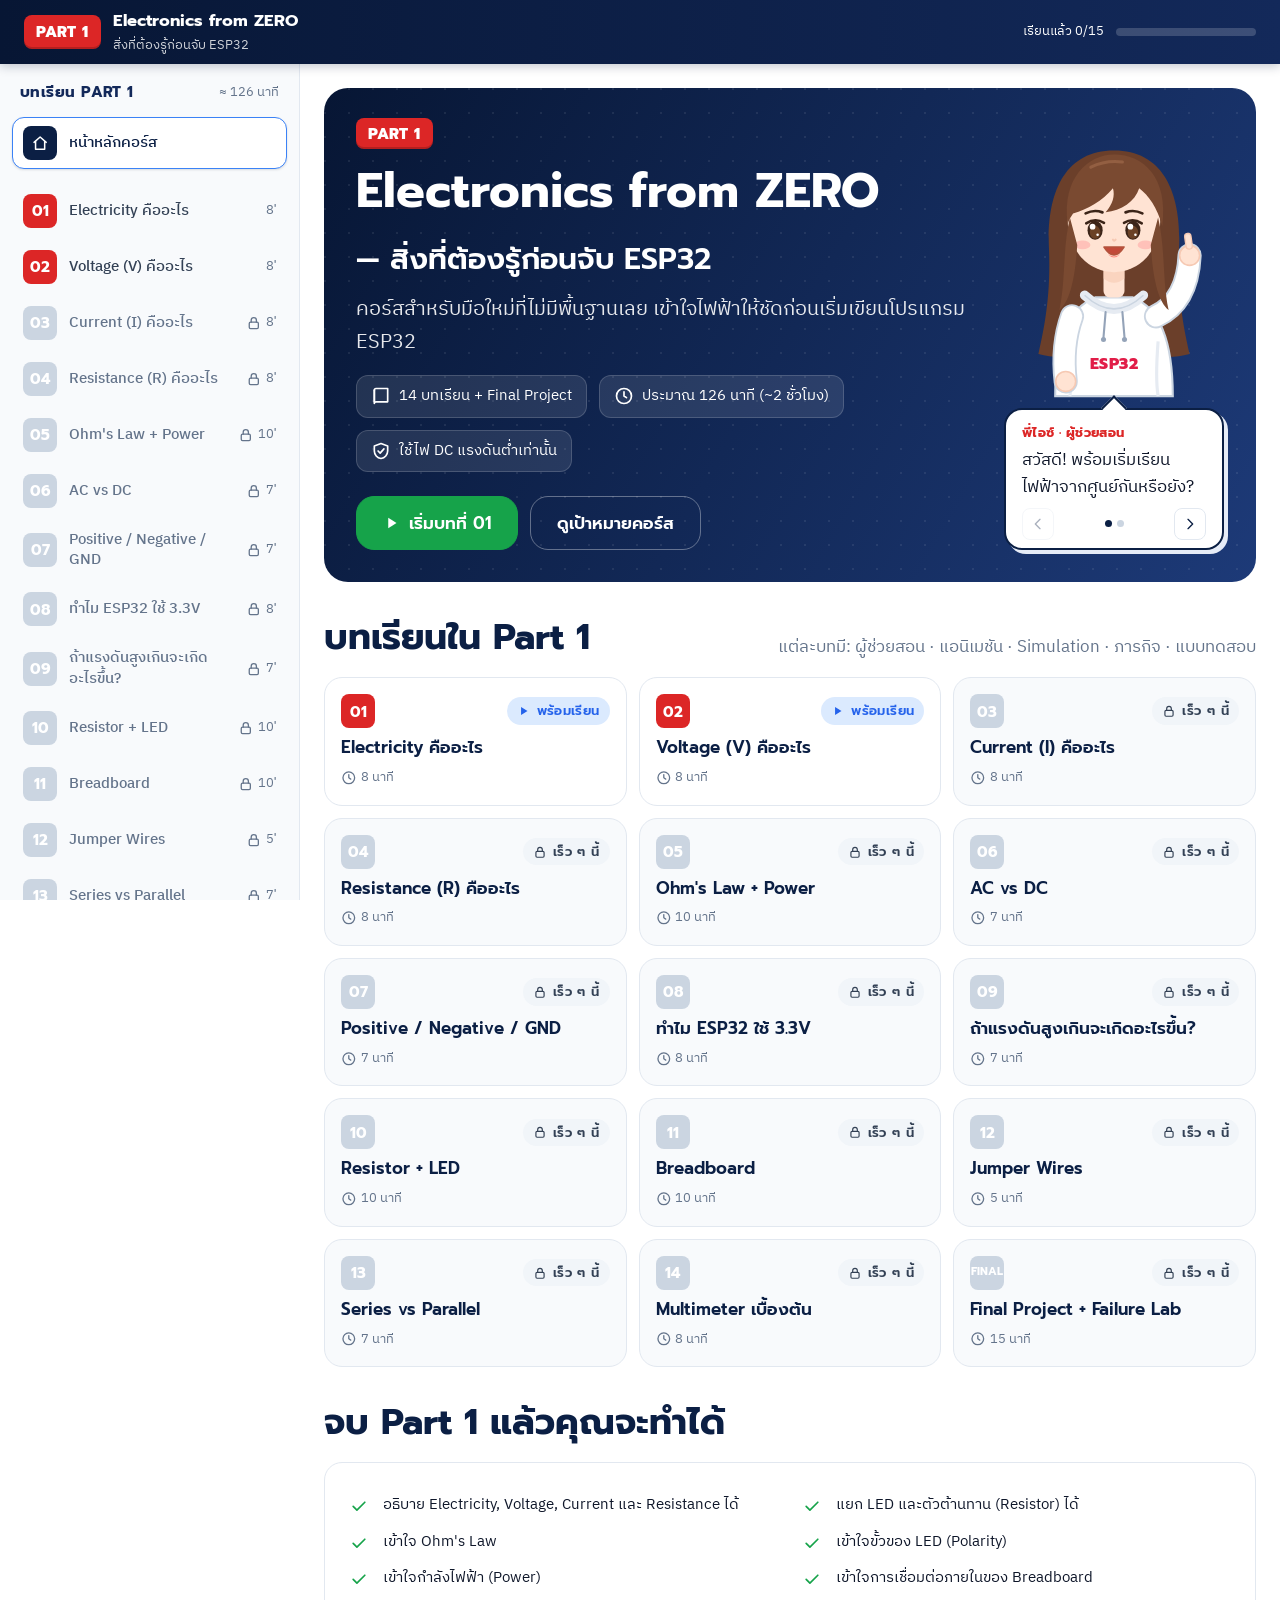
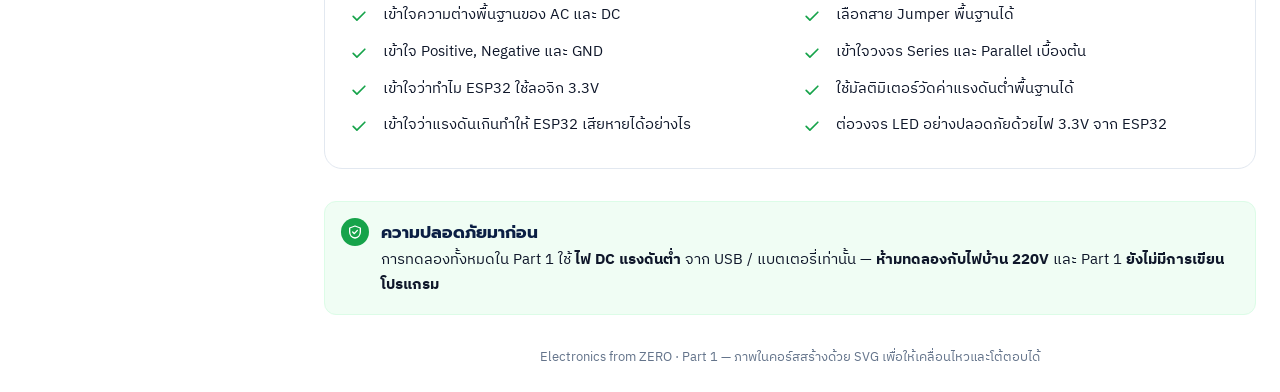
==== commit e7e7483f: "Add Lesson 02 (Voltage) and shared lesson kit - Lesson 02: 11 steps covering the V-label hook, volta" ====
--- a/electronics/part1/index.html
+++ b/electronics/part1/index.html
@@ -15,6 +15,7 @@
   <link rel="stylesheet" href="css/sim.css">
   <link rel="stylesheet" href="css/lesson.css">
   <link rel="stylesheet" href="lessons/lesson01/lesson01.css">
+  <link rel="stylesheet" href="lessons/lesson02/lesson02.css">
 </head>
 <body>
   <div class="app">
@@ -58,11 +59,13 @@
   <script src="js/components/icons.js"></script>
   <script src="js/components/ui.js"></script>
   <script src="js/components/assistant.js"></script>
+  <script src="js/components/kit.js"></script>
   <script src="js/sim/framework.js"></script>
   <script src="js/sim/circuit.js"></script>
   <script src="js/core/course.js"></script>
   <!-- lessons (each registers itself) -->
   <script src="lessons/lesson01/lesson01.js"></script>
+  <script src="lessons/lesson02/lesson02.js"></script>
   <!-- shell -->
   <script src="js/core/player.js"></script>
   <script src="js/core/app.js"></script>
--- a/electronics/part1/lessons/lesson02/lesson02.css
+++ b/electronics/part1/lessons/lesson02/lesson02.css
@@ -0,0 +1,158 @@
+/* =========================================================
+   Lesson 02 — Voltage: lesson-specific visuals
+   ========================================================= */
+
+/* ---------- Hook / challenge item cards ---------- */
+.item-row { display: grid; grid-template-columns: repeat(3, minmax(0, 1fr)); gap: var(--sp-3); padding: var(--sp-4); }
+@media (max-width: 560px) { .item-row { grid-template-columns: minmax(0, 1fr); } }
+.item-card {
+  display: grid; justify-items: center; gap: 6px; padding: var(--sp-3);
+  background: var(--white); border: 1.5px solid var(--c-border); border-radius: var(--r-lg);
+  cursor: pointer; transition: border-color var(--dur-fast), transform var(--dur-fast), box-shadow var(--dur-fast);
+}
+.item-card:hover:not(:disabled) { border-color: var(--blue-500); transform: translateY(-2px); box-shadow: var(--shadow-sm); }
+.item-card.is-open { border-color: var(--blue-500); background: var(--blue-50); }
+.item-card:disabled, .item-card.is-used { opacity: 0.35; cursor: default; }
+.item-art { width: 100%; max-width: 160px; height: auto; }
+.item-card__name { font-family: var(--font-head); font-weight: 600; color: var(--navy-800); text-align: center; }
+.item-card__hint { font-size: var(--fs-xs); color: var(--purple-600); }
+.item-card.is-open .item-card__hint { display: none; }
+.volt-tag { font-family: var(--font-mono); font-weight: 700; font-size: 1.6rem; color: var(--blue-600); animation: pop-in var(--dur-med) var(--ease-out); }
+.volt-tag.is-hidden { display: none; }
+.item-card--sm .item-art { max-width: 110px; }
+
+/* ---------- Concept: level diagram ---------- */
+.levels { width: 100%; height: auto; }
+.lv-grid { stroke: var(--ink-200); stroke-width: 1; stroke-dasharray: 3 5; }
+.lv-num { font-family: var(--font-mono); font-size: 13px; fill: var(--ink-500); text-anchor: end; }
+.lv-bar { stroke-width: 6; stroke-linecap: round; transition: all 160ms; }
+.lv-bar--a { stroke: var(--red-500); }
+.lv-bar--b { stroke: var(--navy-700); }
+.lv-dot { stroke: #fff; stroke-width: 3; transition: cy 160ms; }
+.lv-dot--a { fill: var(--red-600); }
+.lv-dot--b { fill: var(--navy-800); }
+.lv-name { font-family: var(--font-head); font-weight: 800; font-size: 15px; fill: #fff; text-anchor: middle; pointer-events: none; }
+.lv-gap { stroke: var(--blue-600); stroke-width: 3; }
+.lv-arrow { fill: none; stroke: var(--blue-600); stroke-width: 3; stroke-linecap: round; stroke-linejoin: round; }
+.lv-gaptxt { font-family: var(--font-head); font-weight: 800; font-size: 18px; fill: var(--blue-600); paint-order: stroke; stroke: #fff; stroke-width: 5px; }
+
+/* ---------- Analogy: tanks ---------- */
+.tanks { width: 100%; height: auto; }
+.tk-wall { fill: rgba(186, 230, 253, 0.25); stroke: var(--navy-700); stroke-width: 3; }
+.tk-water { transition: y 220ms var(--ease-out), height 220ms var(--ease-out); }
+.tk-pipe { fill: rgba(186, 230, 253, 0.5); stroke: var(--navy-700); stroke-width: 2.5; }
+.tk-wheel__rim { fill: #fff; stroke: var(--navy-700); stroke-width: 2.5; }
+.tk-wheel__spin path { stroke: var(--orange-500); stroke-width: 3; stroke-linecap: round; }
+.tk-drop { fill: #0369a1; opacity: 0.8; }
+.tk-label { font-family: var(--font-head); font-weight: 700; font-size: 15px; fill: var(--navy-800); text-anchor: middle; }
+.tk-label--sm { font-size: 13px; font-weight: 500; fill: var(--ink-500); }
+.tk-dline { stroke: var(--blue-600); stroke-width: 1.5; stroke-dasharray: 5 4; }
+.tk-darrow { fill: none; stroke: var(--blue-600); stroke-width: 2.5; stroke-linecap: round; stroke-linejoin: round; }
+.tk-dtxt { font-family: var(--font-head); font-weight: 700; font-size: 14px; fill: var(--blue-600); text-anchor: middle; paint-order: stroke; stroke: #fff; stroke-width: 5px; }
+
+/* ---------- Technical: probe measurement ---------- */
+.probe-sim { width: 100%; height: auto; }
+.pr-cell-v { font-family: var(--font-head); font-weight: 700; font-size: 15px; fill: #fff; text-anchor: middle; }
+.pr-cell-pol { font-family: var(--font-head); font-weight: 800; font-size: 18px; fill: #7c2d12; text-anchor: middle; }
+.pr-cell-pol--m { fill: #fff; }
+.pr-pt circle { fill: #fff; stroke: var(--navy-800); stroke-width: 2.5; }
+.pr-pt.is-on circle { fill: var(--yellow-100); stroke: var(--orange-500); stroke-width: 3; }
+.pr-pt-name { font-family: var(--font-head); font-weight: 700; font-size: 14px; fill: var(--navy-800); text-anchor: middle; }
+.pr-meter { fill: #facc15; stroke: #a16207; stroke-width: 2; }
+.pr-screen { fill: #1f2937; }
+.pr-reading { font-family: var(--font-mono); font-weight: 700; font-size: 24px; fill: #a3e635; text-anchor: middle; }
+.pr-meter-name { font-family: var(--font-head); font-weight: 600; font-size: 11px; fill: #713f12; text-anchor: middle; }
+.pr-lead { fill: none; stroke-width: 4; stroke-linecap: round; transition: d 200ms; }
+.pr-lead--red { stroke: var(--red-600); }
+.pr-lead--black { stroke: var(--ink-900); }
+.pr-tip { stroke: #fff; stroke-width: 2; }
+.pr-tip--red { fill: var(--red-600); }
+.pr-tip--black { fill: var(--ink-900); }
+.probe-ctl { display: flex; align-items: center; gap: var(--sp-2); flex-wrap: wrap; }
+.probe-ctl__lbl { font-family: var(--font-head); font-weight: 700; font-size: var(--fs-sm); padding: 2px 10px; border-radius: var(--r-pill); color: #fff; }
+.probe-ctl__lbl--red { background: var(--red-600); }
+.probe-ctl__lbl--black { background: var(--ink-900); }
+.formula { font-family: var(--font-mono); font-size: var(--fs-sm); color: var(--navy-800); overflow-wrap: anywhere; }
+.goal-list { display: grid; grid-template-columns: repeat(auto-fit, minmax(190px, 1fr)); gap: var(--sp-2); }
+.goal { display: flex; align-items: center; gap: 8px; padding: 8px 12px; border-radius: var(--r-md); background: var(--white); border: 1.5px dashed var(--ink-300); font-size: var(--fs-sm); font-weight: 500; }
+.goal svg { color: var(--ink-400); flex: none; }
+.goal.is-done { border: 1.5px solid var(--green-600); background: var(--green-50); color: var(--green-700); }
+.goal.is-done svg { color: var(--green-600); }
+
+/* ---------- Simulation: supply + gauge ---------- */
+.sim-split { display: grid; grid-template-columns: minmax(0, 1fr) 260px; gap: var(--sp-4); align-items: start; }
+@media (max-width: 1050px) { .sim-split { grid-template-columns: minmax(0, 1fr); } }
+.gauge-card { display: grid; gap: var(--sp-2); justify-items: center; text-align: center; }
+.gauge { width: 100%; max-width: 260px; height: auto; }
+.gauge__track { fill: none; stroke: var(--ink-200); stroke-width: 14; stroke-linecap: round; }
+.gauge__zone { fill: none; stroke-width: 14; }
+.gauge__zone.gz-blue { stroke: var(--blue-500); opacity: 0.55; }
+.gauge__zone.gz-orange { stroke: var(--orange-500); opacity: 0.6; }
+.gauge__tick { stroke: var(--navy-800); stroke-width: 2; }
+.gauge__num { font-family: var(--font-mono); font-size: 12px; fill: var(--ink-700); text-anchor: middle; dominant-baseline: middle; }
+.gauge__unit { font-family: var(--font-head); font-weight: 700; font-size: 14px; fill: var(--ink-500); text-anchor: middle; }
+.gauge__needle { fill: var(--red-600); }
+.gauge__hub { fill: var(--navy-800); }
+.gauge__rot { transition: transform 420ms var(--ease-out); }
+.gauge__val { font-family: var(--font-mono); font-weight: 700; font-size: 20px; fill: var(--navy-800); text-anchor: middle; }
+
+.dc-box { fill: #334155; stroke: #0f172a; stroke-width: 2; }
+.dc-title { font-family: var(--font-head); font-weight: 600; font-size: 12px; fill: #e2e8f0; text-anchor: middle; }
+.dc-screen { fill: #0f172a; stroke: #475569; }
+.dc-value { font-family: var(--font-mono); font-weight: 700; font-size: 24px; fill: #a3e635; text-anchor: middle; }
+.dc-term { stroke-width: 2; }
+.dc-term--plus { fill: var(--red-600); stroke: var(--red-700); }
+.dc-term--minus { fill: var(--ink-900); stroke: #000; }
+.dc-pol { font-family: var(--font-head); font-weight: 800; font-size: 18px; text-anchor: middle; dominant-baseline: middle; }
+.dc-pol--plus { fill: #fca5a5; }
+.dc-pol--minus { fill: #e2e8f0; }
+
+/* LED brightness follows supply voltage (set via --led-s) */
+.l2-bright .cx-led-glow { transform: scale(var(--led-s, 1)); transform-box: fill-box; transform-origin: center; transition: transform 300ms, opacity 240ms; }
+
+/* ---------- Hardware: voltage ladder ---------- */
+.ladder-grid { display: grid; grid-template-columns: minmax(0, 1fr) minmax(0, 1fr); gap: var(--sp-4); align-items: start; }
+@media (max-width: 900px) { .ladder-grid { grid-template-columns: minmax(0, 1fr); } }
+.ladder { width: 100%; max-width: 440px; height: auto; }
+.ld-axis { fill: none; stroke: var(--navy-800); stroke-width: 3; stroke-linecap: round; stroke-linejoin: round; }
+.ld-tick { stroke: var(--navy-800); stroke-width: 2; }
+.ld-num { font-family: var(--font-mono); font-size: 13px; fill: var(--ink-700); text-anchor: end; }
+.ld-link { stroke: var(--ink-300); stroke-width: 2; stroke-dasharray: 4 4; }
+.ld-dot { stroke: #fff; stroke-width: 2.5; }
+.ld-chip { stroke-width: 2; transition: transform 160ms; }
+.ld-chip-txt { font-family: var(--font-head); font-weight: 700; font-size: 14px; fill: var(--navy-800); text-anchor: middle; pointer-events: none; }
+.ld-mark { cursor: pointer; }
+.ld-mark:focus { outline: none; }
+.ld-mark:focus-visible .ld-chip, .ld-mark.is-on .ld-chip { stroke-width: 3.5; filter: drop-shadow(0 2px 6px rgba(15, 23, 42, 0.2)); }
+.mk-ref { fill: var(--ink-100); stroke: var(--ink-500); }
+.ld-dot.mk-ref { fill: var(--ink-500); }
+.mk-aa { fill: var(--orange-50); stroke: var(--orange-500); }
+.ld-dot.mk-aa { fill: var(--orange-500); }
+.mk-esp { fill: var(--green-50); stroke: var(--green-600); }
+.ld-dot.mk-esp { fill: var(--green-600); }
+.mk-usb { fill: var(--blue-50); stroke: var(--blue-600); }
+.ld-dot.mk-usb { fill: var(--blue-600); }
+.ladder-detail p { font-size: var(--fs-sm); }
+
+/* ---------- Mistake: battery sizes ---------- */
+.cells { width: 100%; max-width: 560px; height: auto; margin: 0 auto; }
+.cell-name { font-family: var(--font-head); font-weight: 800; font-size: 16px; fill: var(--navy-800); text-anchor: middle; }
+.cell-v { opacity: 0; transition: opacity 400ms; }
+.cells.is-revealed .cell-v { opacity: 1; }
+.cell-v__bg { fill: var(--blue-600); }
+.cell-v__txt { font-family: var(--font-mono); font-weight: 700; font-size: 13px; fill: #fff; text-anchor: middle; }
+.cap-bars { display: grid; gap: 6px; width: 100%; }
+.cap-row { display: grid; grid-template-columns: 44px 1fr; gap: var(--sp-2); align-items: center; }
+.cap-row__k { font-family: var(--font-head); font-weight: 700; color: var(--navy-800); }
+.cap-row__bar { height: 14px; background: var(--ink-100); border-radius: var(--r-pill); overflow: hidden; }
+.cap-row__bar i { display: block; height: 100%; background: linear-gradient(90deg, var(--green-600), #4ade80); border-radius: inherit; animation: grow 700ms var(--ease-out) both; transform-origin: left; }
+@keyframes grow { from { transform: scaleX(0); } to { transform: none; } }
+
+/* ---------- Challenge: ranking ---------- */
+.rank-stage { display: grid; gap: var(--sp-2); padding-top: var(--sp-4); }
+.rank-slots { display: grid; grid-template-columns: repeat(3, minmax(0, 1fr)); gap: var(--sp-2); padding: 0 var(--sp-4); }
+@media (max-width: 560px) { .rank-slots { grid-template-columns: minmax(0, 1fr); } }
+.rank-slot { display: grid; gap: 2px; padding: 10px 12px; border-radius: var(--r-md); border: 1.5px dashed var(--ink-300); background: var(--white); min-height: 64px; }
+.rank-slot.is-filled { border: 1.5px solid var(--blue-500); background: var(--blue-50); }
+.rank-slot__n { font-size: var(--fs-xs); color: var(--ink-500); font-family: var(--font-head); font-weight: 600; }
+.cap-bars[hidden] { display: none; }
